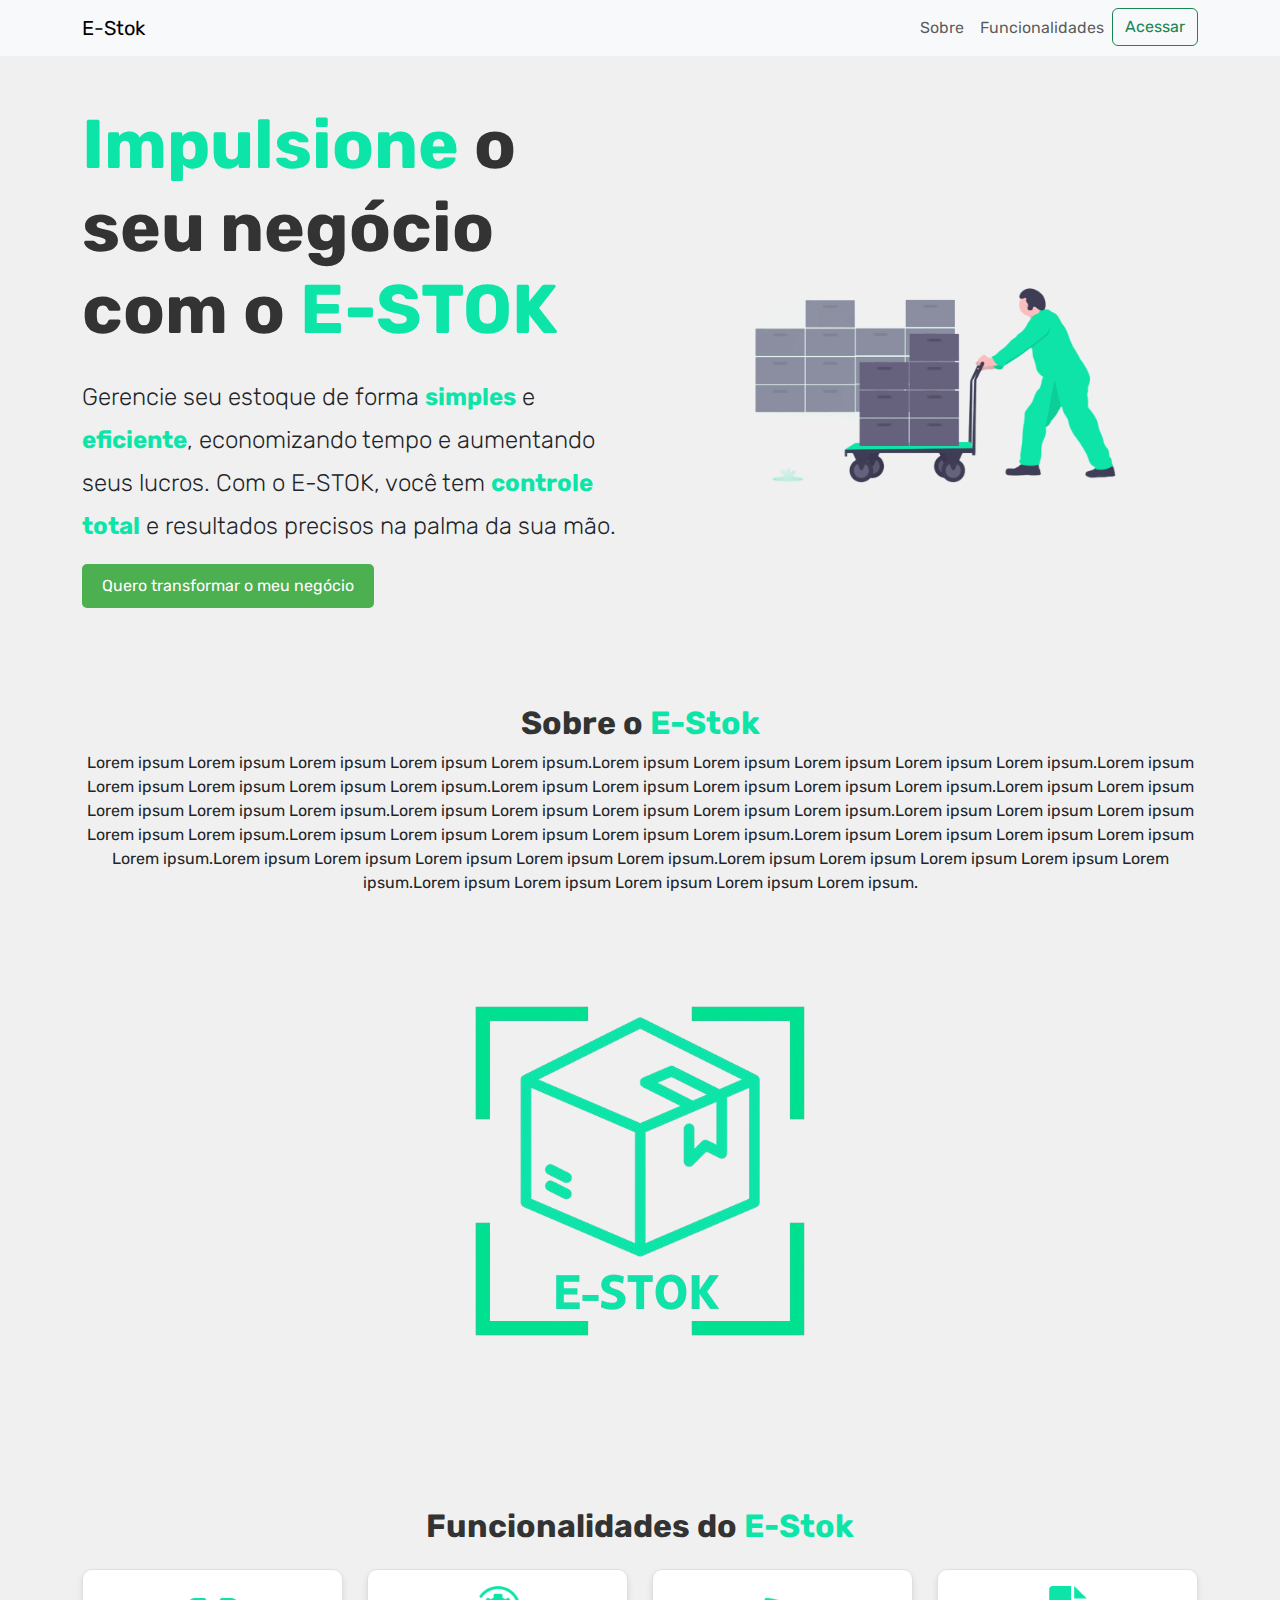
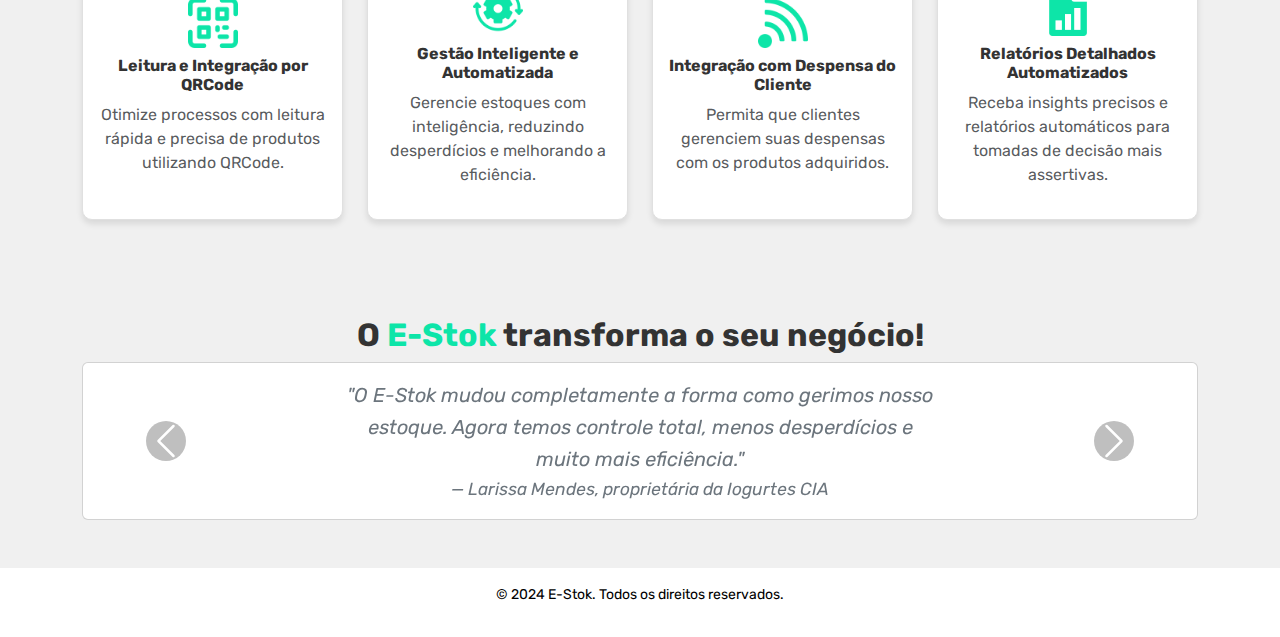
==== index.html @ 6abc782e "mudança imagem principal index" ====
<!DOCTYPE html>
<html lang="pt-BR">
<head>
  <meta charset="UTF-8">
  <meta name="viewport" content="width=device-width, initial-scale=1.0">
  <title>E-Stok</title>
  <link href="https://cdn.jsdelivr.net/npm/bootstrap@5.3.0-alpha3/dist/css/bootstrap.min.css" rel="stylesheet">
  <link rel="stylesheet" href="estilo.css">
  <link href="https://fonts.googleapis.com/css2?family=Rubik:wght@400;500;700&display=swap" rel="stylesheet">

</head>
<body>
  <!-- Navbar -->
  <nav class="navbar navbar-expand-lg navbar-light bg-light">
    <div class="container">
      <a class="navbar-brand" href="#">E-Stok</a>
      <button class="navbar-toggler" type="button" data-bs-toggle="collapse" data-bs-target="#navbarNav" aria-controls="navbarNav" aria-expanded="false" aria-label="Toggle navigation">
        <span class="navbar-toggler-icon"></span>
      </button>
      <div class="collapse navbar-collapse" id="navbarNav">
        <ul class="navbar-nav ms-auto">
          <li class="nav-item">
            <a class="nav-link" href="#sobre">Sobre</a>
          </li>
          <li class="nav-item">
            <a class="nav-link" href="#funcionalidades">Funcionalidades</a>
          </li>
          <li class="nav-item">
            <a class="btn btn-outline-success" href="login.html">Acessar</a>
          </li>
        </ul>
      </div>
    </div>
  </nav>
<!-- Inicio -->
<section class="hero py-5 text-center text-md-start">
  <div class="container">
    <div class="row align-items-center">
      <!-- Texto -->
      <div class="col-md-6">
        <h1 class="titulo mb-4">
          <span class="destaque-cor">Impulsione</span> o seu negócio<br>com o <span class="destaque-cor">E-STOK</span>
        </h1>
        <p class="lead">Gerencie seu estoque de forma <span class="destaque-cor">simples</span> e <span class="destaque-cor">eficiente</span>, economizando tempo e aumentando seus <span>lucros</span>. Com o E-STOK, você tem <span class="destaque-cor">controle total</span> e resultados precisos na palma da sua mão.</p>
        <button class="btn botao">Quero transformar o meu negócio</button>
      </div>
      <!-- Imagem -->
      <div class="col-md-6">
        <img src="img/undraw_logistics_x4dc(1).png" alt="Imagem de negócio" class="img-fluid rounded">
      </div>
    </div>
  </div>
</section>


  <!-- Sobre -->
  <section id="sobre" class="py-5 ">
    <div class="container text-center">
      <h2>Sobre o <span class="destaque-cor">E-Stok</span></h2>
      <p>Lorem ipsum Lorem ipsum Lorem ipsum Lorem ipsum Lorem ipsum.Lorem ipsum Lorem ipsum Lorem ipsum Lorem ipsum Lorem ipsum.Lorem ipsum Lorem ipsum Lorem ipsum Lorem ipsum Lorem ipsum.Lorem ipsum Lorem ipsum Lorem ipsum Lorem ipsum Lorem ipsum.Lorem ipsum Lorem ipsum Lorem ipsum Lorem ipsum Lorem ipsum.Lorem ipsum Lorem ipsum Lorem ipsum Lorem ipsum Lorem ipsum.Lorem ipsum Lorem ipsum Lorem ipsum Lorem ipsum Lorem ipsum.Lorem ipsum Lorem ipsum Lorem ipsum Lorem ipsum Lorem ipsum.Lorem ipsum Lorem ipsum Lorem ipsum Lorem ipsum Lorem ipsum.Lorem ipsum Lorem ipsum Lorem ipsum Lorem ipsum Lorem ipsum.Lorem ipsum Lorem ipsum Lorem ipsum Lorem ipsum Lorem ipsum.Lorem ipsum Lorem ipsum Lorem ipsum Lorem ipsum Lorem ipsum.</p>
      <div>
        <img src="img/Untitled_design-removebg-preview.png" alt="Logo" class="img-fluid">
      </div>
    </div>
  </section>

   <!-- Funcionalidades -->
   <section id = "funcionalidades"class="funcionalidades py-5">
    <div class="container">
        <!-- Texto Funcionalidades -->
        <div class="texto-funcionalidades mb-4 text-center">
            <h2 class="titulo-funcionalidades">Funcionalidades do <span class="destaque-cor">E-Stok</span></h2>
        </div>
        <!-- Cartões de Funcionalidades -->
        <div class="row gx-4 gy-4">
            <div class="col-12 col-md-3">
                <div class="card funcionalidade p-3 text-center">
                    <img src="img/qr-code(1).png" alt="Ícone QRCode" class="img-fluid mb-2">
                    <h5>Leitura e Integração por QRCode</h5>
                    <p class="text-muted">Otimize processos com leitura rápida e precisa de produtos utilizando
                        QRCode.</p>
                </div>
            </div>
            <div class="col-12 col-md-3">
                <div class="card funcionalidade p-3 text-center">
                    <img src="img/engrenagem.png" alt="Ícone Gestão Inteligente" class="img-fluid mb-2">
                    <h5>Gestão Inteligente e Automatizada</h5>
                    <p class="text-muted">Gerencie estoques com inteligência, reduzindo desperdícios e
                        melhorando a eficiência.</p>
                </div>
            </div>
            <div class="col-12 col-md-3">
                <div class="card funcionalidade p-3 text-center">
                    <img src="img/conexao.png" alt="Ícone Conexão Cliente" class="img-fluid mb-2">
                    <h5>Integração com Despensa do Cliente</h5>
                    <p class="text-muted">Permita que clientes gerenciem suas despensas com os produtos adquiridos.</p>
                  </div>
            </div>
            <div class="col-12 col-md-3">
                <div class="card funcionalidade p-3 text-center">
                    <img src="img/profit-report.png" alt="Ícone Relatórios Automatizados" class="img-fluid mb-2">
                    <h5>Relatórios Detalhados Automatizados</h5>
                    <p class="text-muted">Receba insights precisos e relatórios automáticos para tomadas de
                        decisão mais assertivas.</p>
                </div>
            </div>
        </div>
    </div>
</section>

<section id="acessar" class="py-5">
  <div class="container text-center">
    <h2>O <span class="destaque-cor">E-Stok </span>transforma o seu negócio!</h2>
    <!-- Carousel -->
    <div id="testimonialCarousel" class="carousel slide" data-bs-ride="carousel">
      <div class="carousel-inner">
        <!-- Depoimento 1 -->
        <div class="carousel-item active">
          <div class="card mx-auto">
            <div class="card-body">
              <blockquote class="blockquote">
                <p>"O E-Stok mudou completamente a forma como gerimos nosso estoque. Agora temos controle total, menos desperdícios e muito mais eficiência."</p>
                <footer class="blockquote-footer">Larissa Mendes, proprietária da Iogurtes CIA</footer>
              </blockquote>
            </div>
          </div>
        </div>
        <!-- Depoimento 2 -->
        <div class="carousel-item">
          <div class="card mx-auto">
            <div class="card-body">
              <blockquote class="blockquote">
                <p>"Com o E-Stok, economizamos tempo e otimizamos os processos do dia a dia. Uma ferramenta indispensável!"</p>
                <footer class="blockquote-footer">Carlos Souza, proprietário da Naturais Natureza</footer>
              </blockquote>
            </div>
          </div>
        </div>
        <!-- Depoimento 3 -->
        <div class="carousel-item">
          <div class="card mx-auto">
            <div class="card-body">
              <blockquote class="blockquote">
                <p>"Agora conseguimos acompanhar nossos estoques em tempo real e tomar decisões mais assertivas."</p>
                <footer class="blockquote-footer">Ana Paula, proprietária da Cereias Bão</footer>
              </blockquote>
            </div>
          </div>
        </div>
       
      <!-- Controles -->
      <button class="carousel-control-prev" type="button" data-bs-target="#testimonialCarousel" data-bs-slide="prev">
        <span class="carousel-control-prev-icon" aria-hidden="true"></span>
        <span class="visually-hidden">Anterior</span>
      </button>
      <button class="carousel-control-next" type="button" data-bs-target="#testimonialCarousel" data-bs-slide="next">
        <span class="carousel-control-next-icon" aria-hidden="true"></span>
        <span class="visually-hidden">Próximo</span>
      </button>
    </div>
  </div>
</section>

  <!-- Footer -->
  <footer class="py-3 bg-white text-black text-center">
    <p>&copy; 2024 E-Stok. Todos os direitos reservados.</p>
  </footer>

  <script src="https://cdn.jsdelivr.net/npm/bootstrap@5.3.0-alpha3/dist/js/bootstrap.bundle.min.js"></script>
</body>
</html>
---- estilo.css ----
/* Fonte padrão como Rubik */
body {
  font-family: 'Rubik', sans-serif;
  background-color: #f0f0f0;
  
}

/* Títulos */
h1, h2, h3, h4, h5, h6 {
  font-weight: 700; /* Negrito */
  color:#333333;
}

/* Textos gerais */
p, blockquote, a, li {
  font-weight: 400; /* Normal */
  font-family: 'Rubik', sans-serif;
}


/* Rodapé */
footer {
  font-size: 14px;
}

/* Bloco de citação */
blockquote {
  font-style: italic;
  color: #6c757d;
}
#sobre
{
  background-color: #f0f0f0; /* Cor de fundo desejada */
  
}
#acessar
{
  background-color: #f0f0f0; /* Cor de fundo desejada */

}

/* Funcionalidades */
.funcionalidades {
  background-color: #f0f0f0; /* Fundo alinhado ao resto da página */
  color: #333333;
  font-family: 'Rubik', sans-serif; 
}

.funcionalidade {
  display: flex; /* Container flex */
  flex-direction: column; /* Alinhamento vertical dos itens */
  justify-content: center; /* Centraliza os itens verticalmente */
  align-items: center; /* Centraliza os itens horizontalmente */
  background-color: #ffffff; /* Fundo branco para os cartões */
  border: 1px solid #e0e0e0; /* Borda clara */
  border-radius: 10px; /* Bordas arredondadas */
  box-shadow: 0px 4px 6px rgba(0, 0, 0, 0.1); /* Sombra suave */
  padding: 20px;
  height: 100%; /* Garantia de altura igual */
  text-align: center;
}

.funcionalidade img {
  max-width: 50px;
  margin-bottom: 10px; /* Espaçamento entre a imagem e o texto */
}

.funcionalidade h5 {
  font-size: 1rem;
  font-weight: bold;
  color: #333333;
}
.destaque-cor {
  color: #0de5a8;
  font-weight: bold;
}

.footer {
  background-color: #ffffff; /* Fundo branco */
  color: #6c757d;
  text-align: center;
  padding: 10px;
  width: 100%; /* Ocupe toda a largura */
  margin-top: auto; /* Mantém no final da página */
}
.botao {
  background-color: #4CAF50; /* Cor de fundo */
  color: white;              /* Cor do texto */
  border: none;              /* Sem borda */
  padding: 10px 20px;        /* Espaçamento interno */
  border-radius: 5px;        /* Bordas arredondadas */
  cursor: pointer;           /* Cursor de mão ao passar o mouse */
}

.botao:hover {
  background-color: #4CAF50; /* Cor ao passar o mouse */
  color: #ffffff;
}


/*carossel*/
.carousel-control-prev-icon,
.carousel-control-next-icon {
  background-color: rgba(0, 0, 0, 0.5); /* Fundo escuro semitransparente */
  border-radius: 50%; /* Bordas arredondadas */
  width: 40px; /* Largura do ícone */
  height: 40px; /* Altura do ícone */
}

.carousel-control-prev-icon:hover,
.carousel-control-next-icon:hover {
  background-color: rgba(0, 0, 0, 0.7); /* Fundo mais escuro ao passar o mouse */
}

.carousel-item blockquote {
  max-width: 600px; /* Largura máxima permitida */
  margin: 0 auto; /* Centraliza o texto */
  word-wrap: break-word; /* Quebra palavras longas */
  word-break: break-word; /* Garante quebra em navegadores antigos */
  line-height: 1.6; /* Melhora o espaçamento entre linhas */
}
/* Formulário de login */
.login-card {
  max-width: 400px;
  width: 100%;
  background-color: #D9D9D9;
}
.btn-form {
  background-color: #0de5a8;
  color: white; 
  border: none;
  padding: 10px 20px;
  border-radius: 5px;
  cursor: pointer;
  transition: background-color 0.3s ease;
}

.btn-form:hover {
  background-color: #14c3a2; /* Cor ao passar o mouse */
}
.btn-editar
{
  background-color: #14c3a2; /* Cor ao passar o mouse */

}
.btn-editar:hover {
  background-color: #14c3a2; /* Cor ao passar o mouse */
}
.tabela th {
  background-color: #14c3a2; /* Cor de fundo */
  color: white; /* Cor do texto */
}


/* aumentando o "zoom" em telas maiores na primeira sessão da index*/
@media (min-width: 992px) {
  .hero .titulo {
      font-size: 4.3rem; /* Aumenta o tamanho do título para telas grandes */
  }

  .hero p.lead {
      font-size: 1.5rem; /* Aumenta o tamanho do parágrafo para telas grandes */
      line-height: 1.8;  /* Mantém espaçamento agradável */
  }
}
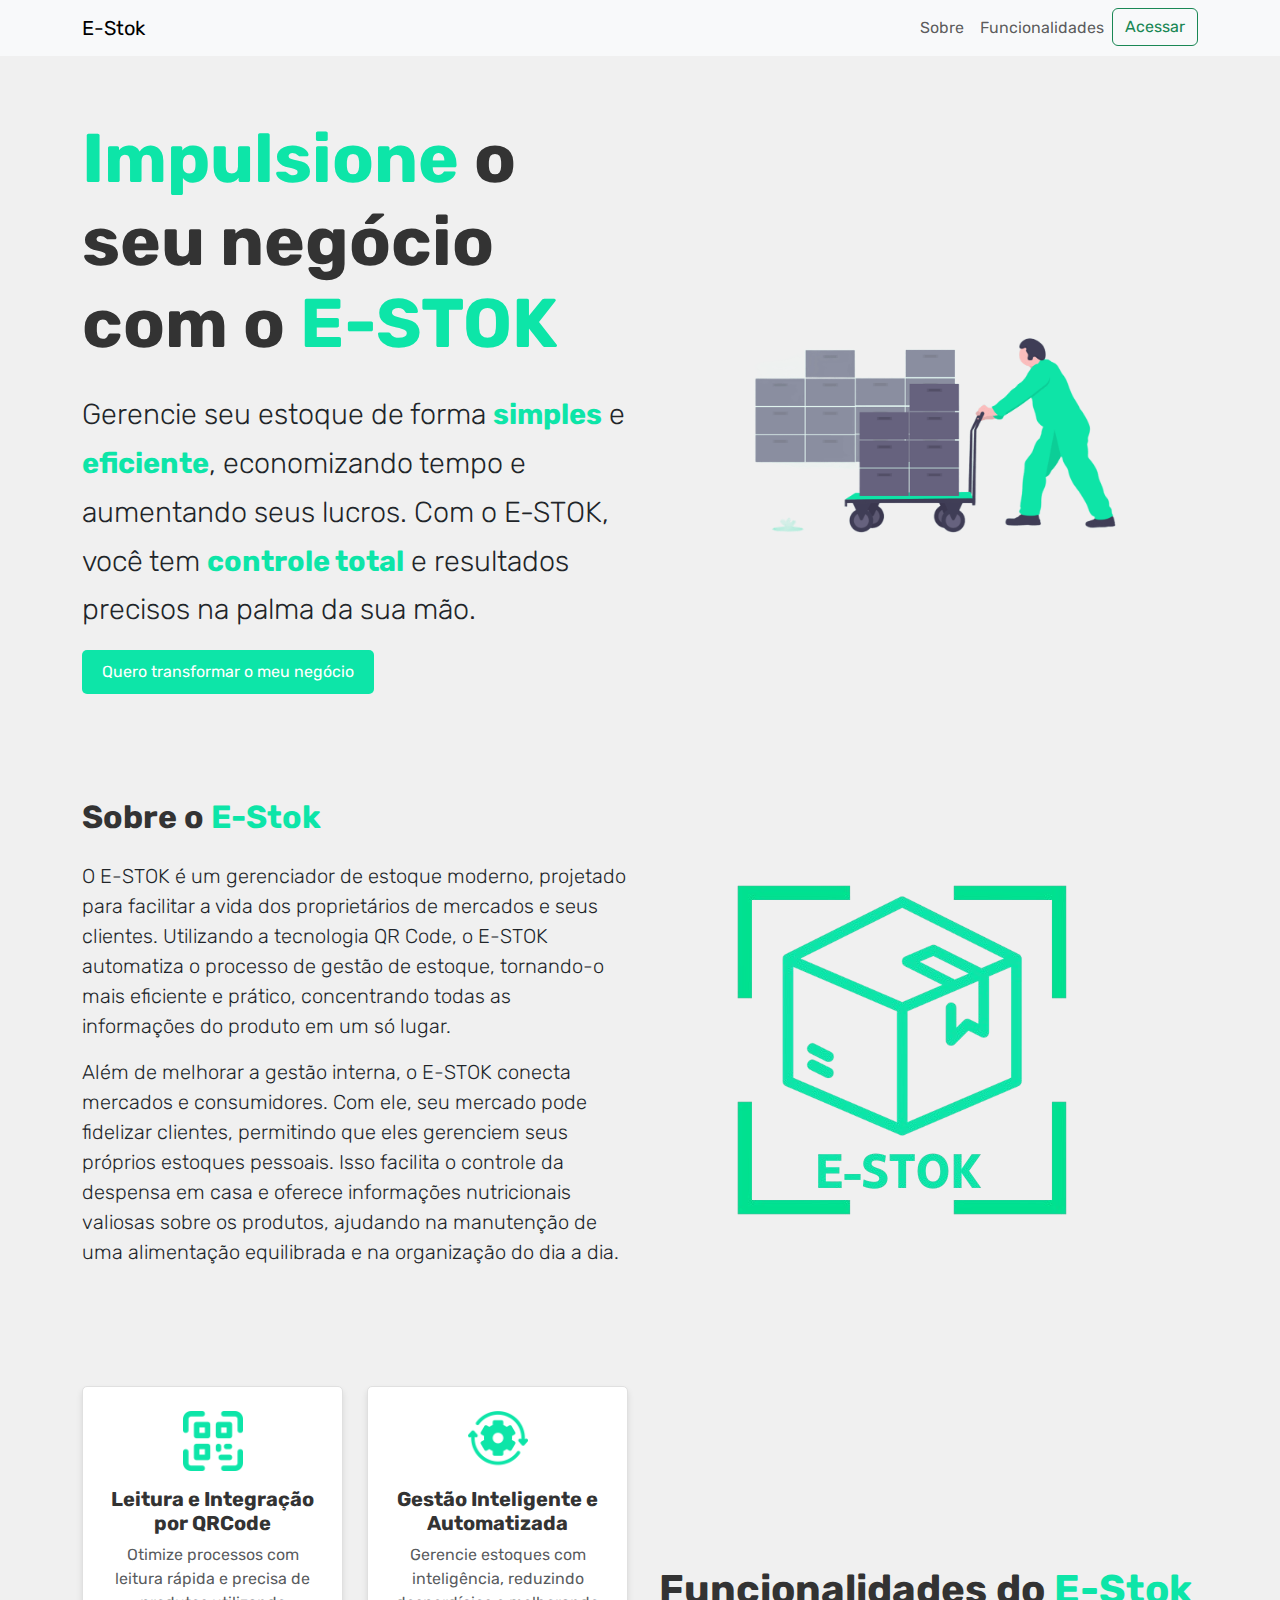
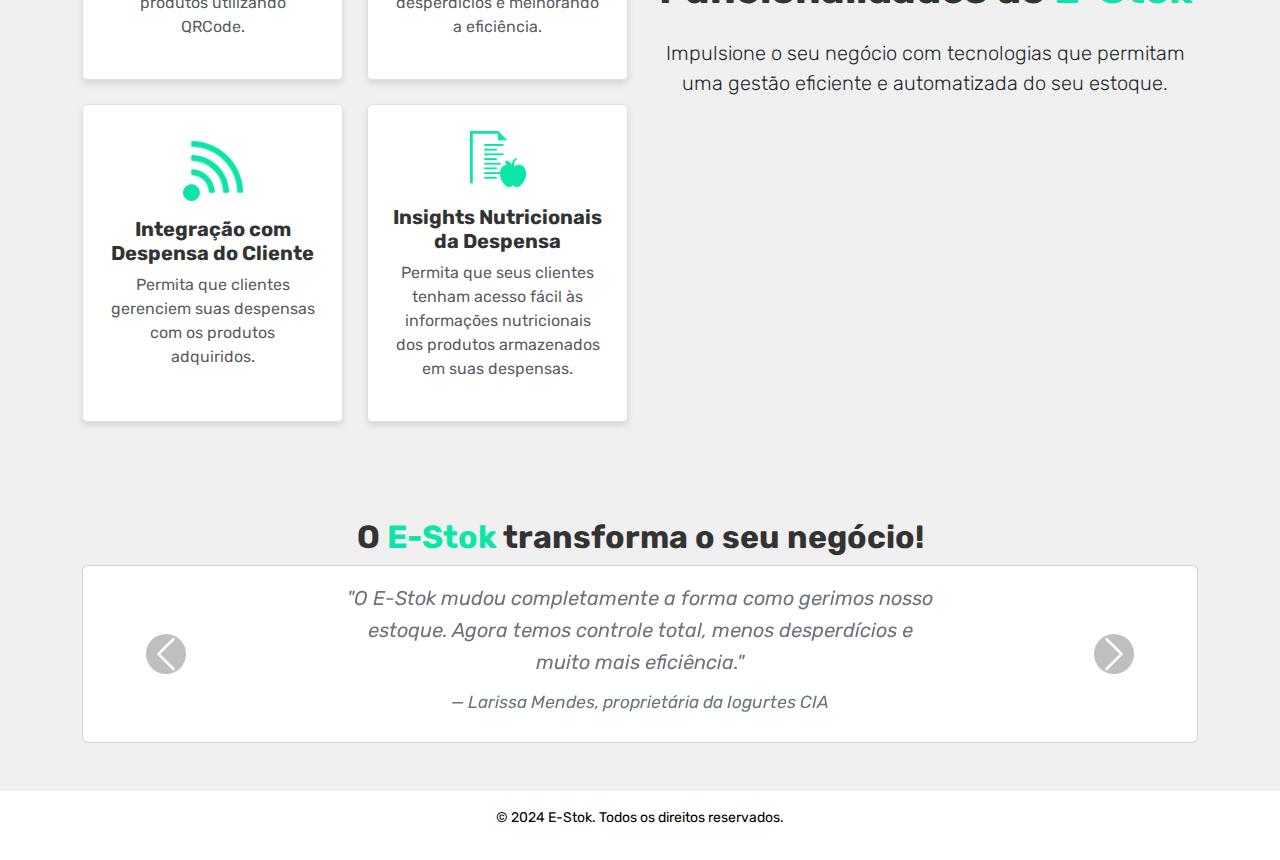
==== commit a77e6673: "Organização index" ====
--- a/index.html
+++ b/index.html
@@ -5,33 +5,33 @@
   <meta name="viewport" content="width=device-width, initial-scale=1.0">
   <title>E-Stok</title>
   <link href="https://cdn.jsdelivr.net/npm/bootstrap@5.3.0-alpha3/dist/css/bootstrap.min.css" rel="stylesheet">
-  <link rel="stylesheet" href="estilo.css">
+  <link rel="stylesheet" href="styles/estilo.css">
   <link href="https://fonts.googleapis.com/css2?family=Rubik:wght@400;500;700&display=swap" rel="stylesheet">
+  <link rel="icon" type="image/png" href="img/Untitled_design-removebg-preview.png">
+
+
+  <link>
 
 </head>
 <body>
   <!-- Navbar -->
-  <nav class="navbar navbar-expand-lg navbar-light bg-light">
-    <div class="container">
-      <a class="navbar-brand" href="#">E-Stok</a>
-      <button class="navbar-toggler" type="button" data-bs-toggle="collapse" data-bs-target="#navbarNav" aria-controls="navbarNav" aria-expanded="false" aria-label="Toggle navigation">
-        <span class="navbar-toggler-icon"></span>
-      </button>
-      <div class="collapse navbar-collapse" id="navbarNav">
-        <ul class="navbar-nav ms-auto">
-          <li class="nav-item">
-            <a class="nav-link" href="#sobre">Sobre</a>
-          </li>
-          <li class="nav-item">
-            <a class="nav-link" href="#funcionalidades">Funcionalidades</a>
-          </li>
-          <li class="nav-item">
-            <a class="btn btn-outline-success" href="login.html">Acessar</a>
-          </li>
-        </ul>
-      </div>
+<nav class="navbar navbar-expand-lg navbar-light bg-light fixed-top">   <!-- fixed top para fixar ela -->
+
+  <div class="container">
+    <a class="navbar-brand" href="#">E-Stok</a>
+    <button class="navbar-toggler" type="button" data-bs-toggle="collapse" data-bs-target="#navbarNav" aria-controls="navbarNav" aria-expanded="false" aria-label="Toggle navigation">
+      <span class="navbar-toggler-icon"></span>
+    </button>
+    <div class="collapse navbar-collapse" id="navbarNav">
+      <ul class="navbar-nav ms-auto">
+        <li class="nav-item"><a class="nav-link" href="#sobre">Sobre</a></li>
+        <li class="nav-item"><a class="nav-link" href="#funcionalidades">Funcionalidades</a></li>
+        <li class="nav-item"><a class="btn btn-outline-success" href="paginas/login.html">Acessar</a></li>
+      </ul>
     </div>
-  </nav>
+  </div>
+</nav>
+
 <!-- Inicio -->
 <section class="hero py-5 text-center text-md-start">
   <div class="container">
@@ -46,7 +46,7 @@
       </div>
       <!-- Imagem -->
       <div class="col-md-6">
-        <img src="img/undraw_logistics_x4dc(1).png" alt="Imagem de negócio" class="img-fluid rounded">
+        <img src="recursos/img/undraw_logistics_x4dc(1).png" alt="Imagem de negócio" class="img-fluid rounded">
       </div>
     </div>
   </div>
@@ -54,59 +54,74 @@
 
 
   <!-- Sobre -->
-  <section id="sobre" class="py-5 ">
-    <div class="container text-center">
-      <h2>Sobre o <span class="destaque-cor">E-Stok</span></h2>
-      <p>Lorem ipsum Lorem ipsum Lorem ipsum Lorem ipsum Lorem ipsum.Lorem ipsum Lorem ipsum Lorem ipsum Lorem ipsum Lorem ipsum.Lorem ipsum Lorem ipsum Lorem ipsum Lorem ipsum Lorem ipsum.Lorem ipsum Lorem ipsum Lorem ipsum Lorem ipsum Lorem ipsum.Lorem ipsum Lorem ipsum Lorem ipsum Lorem ipsum Lorem ipsum.Lorem ipsum Lorem ipsum Lorem ipsum Lorem ipsum Lorem ipsum.Lorem ipsum Lorem ipsum Lorem ipsum Lorem ipsum Lorem ipsum.Lorem ipsum Lorem ipsum Lorem ipsum Lorem ipsum Lorem ipsum.Lorem ipsum Lorem ipsum Lorem ipsum Lorem ipsum Lorem ipsum.Lorem ipsum Lorem ipsum Lorem ipsum Lorem ipsum Lorem ipsum.Lorem ipsum Lorem ipsum Lorem ipsum Lorem ipsum Lorem ipsum.Lorem ipsum Lorem ipsum Lorem ipsum Lorem ipsum Lorem ipsum.</p>
-      <div>
-        <img src="img/Untitled_design-removebg-preview.png" alt="Logo" class="img-fluid">
+<section id="sobre" class="py-5 text-center text-md-start">
+  <div class="container">
+    <div class="row align-items-center">
+      <!-- Texto à Esquerda -->
+      <div class="col-md-6">
+        <h2 class="mb-4">Sobre o <span class="destaque-cor">E-Stok</span></h2>
+        <p class="lead">O E-STOK é um gerenciador de estoque moderno, projetado para facilitar a vida dos proprietários de mercados e seus clientes. Utilizando a tecnologia QR Code, o E-STOK automatiza o processo de gestão de estoque, tornando-o mais eficiente e prático, concentrando todas as informações do produto em um só lugar.</p>
+        <p class="lead">Além de melhorar a gestão interna, o E-STOK conecta mercados e consumidores. Com ele, seu mercado pode fidelizar clientes, permitindo que eles gerenciem seus próprios estoques pessoais. Isso facilita o controle da despensa em casa e oferece informações nutricionais valiosas sobre os produtos, ajudando na manutenção de uma alimentação equilibrada e na organização do dia a dia.</p>
+      </div>
+      <!-- Imagem à Direita -->
+      <div class="col-md-6">
+        <img src="recursos/img/Untitled_design-removebg-preview.png" alt="Logo" class="img-fluid rounded">
       </div>
     </div>
-  </section>
+  </div>
+</section>
+
 
    <!-- Funcionalidades -->
-   <section id = "funcionalidades"class="funcionalidades py-5">
-    <div class="container">
-        <!-- Texto Funcionalidades -->
-        <div class="texto-funcionalidades mb-4 text-center">
-            <h2 class="titulo-funcionalidades">Funcionalidades do <span class="destaque-cor">E-Stok</span></h2>
-        </div>
-        <!-- Cartões de Funcionalidades -->
-        <div class="row gx-4 gy-4">
-            <div class="col-12 col-md-3">
-                <div class="card funcionalidade p-3 text-center">
-                    <img src="img/qr-code(1).png" alt="Ícone QRCode" class="img-fluid mb-2">
-                    <h5>Leitura e Integração por QRCode</h5>
-                    <p class="text-muted">Otimize processos com leitura rápida e precisa de produtos utilizando
-                        QRCode.</p>
-                </div>
-            </div>
-            <div class="col-12 col-md-3">
-                <div class="card funcionalidade p-3 text-center">
-                    <img src="img/engrenagem.png" alt="Ícone Gestão Inteligente" class="img-fluid mb-2">
-                    <h5>Gestão Inteligente e Automatizada</h5>
-                    <p class="text-muted">Gerencie estoques com inteligência, reduzindo desperdícios e
-                        melhorando a eficiência.</p>
-                </div>
-            </div>
-            <div class="col-12 col-md-3">
-                <div class="card funcionalidade p-3 text-center">
-                    <img src="img/conexao.png" alt="Ícone Conexão Cliente" class="img-fluid mb-2">
-                    <h5>Integração com Despensa do Cliente</h5>
-                    <p class="text-muted">Permita que clientes gerenciem suas despensas com os produtos adquiridos.</p>
+<section id="funcionalidades" class="funcionalidades py-5">
+  <div class="container">
+      <div class="row align-items-start">
+          <!-- Cartões de Funcionalidades à Esquerda -->
+          <div class="col-12 col-lg-6">
+              <div class="row gx-4 gy-4">
+                  <div class="col-12 col-md-6">
+                      <div class="card funcionalidade p-4 text-center">
+                          <img src="recursos/img/qr-code(1).png" class="img-icone mb-3">
+                          <h5>Leitura e Integração por QRCode</h5>
+                          <p class="text-muted">Otimize processos com leitura rápida e precisa de produtos utilizando QRCode.</p>
+                      </div>  <!-- text muted para deixar mais claro a letra -->
+
                   </div>
-            </div>
-            <div class="col-12 col-md-3">
-                <div class="card funcionalidade p-3 text-center">
-                    <img src="img/profit-report.png" alt="Ícone Relatórios Automatizados" class="img-fluid mb-2">
-                    <h5>Relatórios Detalhados Automatizados</h5>
-                    <p class="text-muted">Receba insights precisos e relatórios automáticos para tomadas de
-                        decisão mais assertivas.</p>
-                </div>
-            </div>
-        </div>
-    </div>
+                  <div class="col-12 col-md-6">
+                      <div class="card funcionalidade p-4 text-center">
+                          <img src="recursos/img/engrenagem.png" alt="Ícone Gestão Inteligente" class="img-icone mb-3">
+                          <h5>Gestão Inteligente e Automatizada</h5>
+                          <p class="text-muted">Gerencie estoques com inteligência, reduzindo desperdícios e melhorando a eficiência.</p>
+                      </div>
+                  </div>
+                  <div class="col-12 col-md-6">
+                      <div class="card funcionalidade p-4 text-center">
+                          <img src="recursos/img/conexao.png" alt="Ícone Conexão Cliente" class="img-icone mb-3">
+                          <h5>Integração com Despensa do Cliente</h5>
+                          <p class="text-muted">Permita que clientes gerenciem suas despensas com os produtos adquiridos.</p>
+                      </div>
+                  </div>
+                  <div class="col-12 col-md-6">
+                      <div class="card funcionalidade p-4 text-center">
+                          <img src="recursos/img/nutrition (1).png" alt="Ícone Relatórios Automatizados" class="img-icone mb-3">
+                          <h5>Insights Nutricionais da Despensa</h5>
+                          <p class="text-muted">Permita que seus clientes tenham acesso fácil às informações nutricionais dos produtos armazenados em suas despensas.</p>
+
+                      </div>
+                  </div>
+              </div>
+          </div>
+          <!-- Texto Explicativo à Direita -->
+          <div class="col-12 col-lg-6 align-self-start"> <!-- classe bootstrap, no css faço umas alterações -->
+
+              <h2 class="titulo-funcionalidades mb-4">Funcionalidades do <span class="destaque-cor">E-Stok</span></h2>
+              <p class="lead">Impulsione o seu negócio com tecnologias que permitam uma gestão eficiente e automatizada do seu estoque.</p>
+
+          </div>
+      </div>
+  </div>
 </section>
+
 
 <section id="acessar" class="py-5">
   <div class="container text-center">
@@ -148,7 +163,7 @@
           </div>
         </div>
        
-      <!-- Controles -->
+      <!-- Controles do carrossel -->
       <button class="carousel-control-prev" type="button" data-bs-target="#testimonialCarousel" data-bs-slide="prev">
         <span class="carousel-control-prev-icon" aria-hidden="true"></span>
         <span class="visually-hidden">Anterior</span>
--- a/styles/estilo.css
+++ b/styles/estilo.css
@@ -0,0 +1,173 @@
+/* Fonte padrão como Rubik */
+body {
+  font-family: 'Rubik', sans-serif;
+  background-color: #f0f0f0;
+  padding-top: 70px; /* Ajuste conforme a altura da sua navbar para evitar sobreposição */
+}
+
+/* Títulos */
+h1, h2, h3, h4, h5, h6 {
+  font-weight: 700;
+  color: #333333;
+}
+
+/* Textos gerais */
+p, blockquote, a, li {
+  font-weight: 400;
+  font-family: 'Rubik', sans-serif;
+}
+
+/* Rodapé */
+footer, .footer {
+  background-color: #ffffff;
+  color: #6c757d;
+  font-size: 14px;
+  text-align: center;
+  padding: 10px;
+  width: 100%;
+  margin-top: auto;
+}
+
+/* Bloco de citação */
+blockquote {
+  font-style: italic;
+  color: #6c757d;
+}
+
+/* Seções específicas */
+#sobre, #acessar {
+  background-color: #f0f0f0;
+}
+
+/* funcionalidades */
+.funcionalidades {
+  background-color: #f0f0f0;
+  padding: 50px 0;
+}
+
+/* Cartões de funcionalidades */
+.funcionalidade {
+  display: flex;
+  flex-direction: column;
+  align-items: center;
+  justify-content: center;
+  background-color: #ffffff;
+  border: 1px solid #e0e0e0;
+  border-radius: 5px;
+  box-shadow: 0px 4px 6px rgba(0, 0, 0, 0.1);
+  padding: 10px;
+  transition: transform 0.3s ease;
+  height: 100%;
+  min-height: 150px;
+}
+
+.funcionalidade:hover {
+  transform: scale(1.05);
+}
+
+
+.card.funcionalidade {
+  flex: 1;
+}
+
+/* Ícones */
+.img-icone {
+  max-width: 60px;
+  height: auto;
+  margin-bottom: 20px;
+}
+
+#funcionalidades .col-12.col-lg-6.align-self-start {
+  margin-top: 180px; /* desci na mão */
+  display: flex;
+  flex-direction: column;
+  justify-content: center;
+  align-items: center; 
+  text-align: center;
+  height: 100%;
+}
+
+.funcionalidades .titulo-funcionalidades {
+  font-size: 2.5rem;
+  
+}
+
+/* Cores de destaque */
+.destaque-cor {
+  color: #0de5a8;
+  font-weight: bold;
+}
+
+/* Botão geral */
+.botao, .btn-form, .btn-editar {
+  background-color: #0de5a8;
+  color: white;
+  border: none;
+  padding: 10px 20px;
+  border-radius: 5px;
+  cursor: pointer;
+  transition: background-color 0.3s ease;
+}
+
+.botao:hover, .btn-form:hover, .btn-editar:hover {
+  background-color: #14c3a2;
+}
+
+/* Tabela de funcionalidades */
+.tabela th {
+  background-color: #14c3a2;
+  color: white;
+}
+
+/* Formulário de login */
+.login-card {
+  max-width: 400px;
+  width: 100%;
+  background-color: #D9D9D9;
+}
+
+/* Carrossel */
+.carousel-control-prev-icon,
+.carousel-control-next-icon {
+  background-color: rgba(0, 0, 0, 0.5);
+  border-radius: 50%;
+  width: 40px;
+  height: 40px;
+}
+
+.carousel-control-prev-icon:hover,
+.carousel-control-next-icon:hover {
+  background-color: rgba(0, 0, 0, 0.7);
+}
+
+.carousel-item blockquote {
+  max-width: 600px;
+  margin: 0 auto;
+  word-wrap: break-word;
+  line-height: 1.6;
+}
+
+
+/* Responsividade - Ajuste de Zoom em telas maiores */
+@media (min-width: 992px) {
+  .hero .titulo {
+    font-size: 4.3rem;
+  }
+
+  .hero p.lead {
+    font-size: 1.8rem;
+    line-height: 1.7;
+  }
+
+  .funcionalidades .titulo-funcionalidades {
+    font-size: 2.5rem;
+  }
+}
+
+/* Responsividade - Ajuste de ordem dos elementos em telas menores */
+@media (max-width: 991px) {
+  #funcionalidades .col-12.col-lg-6.align-self-start {
+    order: -1;
+    margin-bottom: 20px;
+  }
+}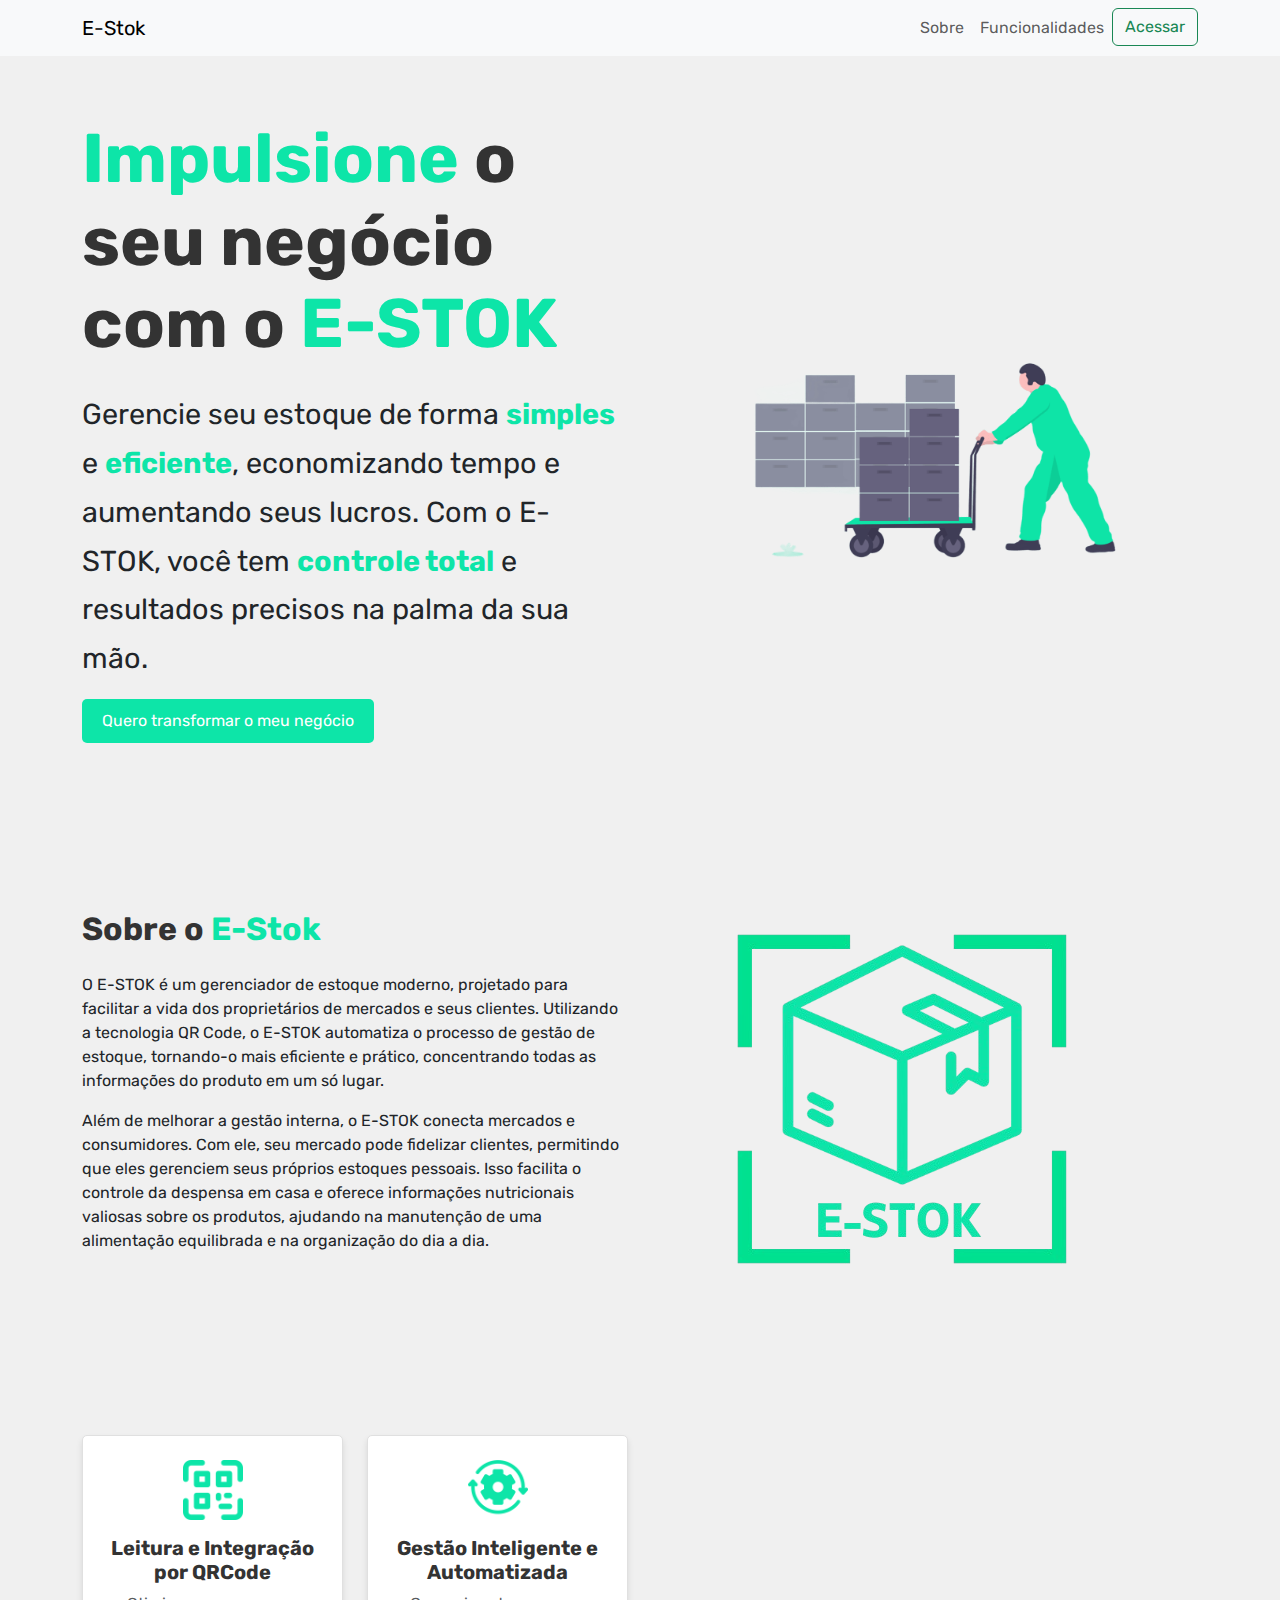
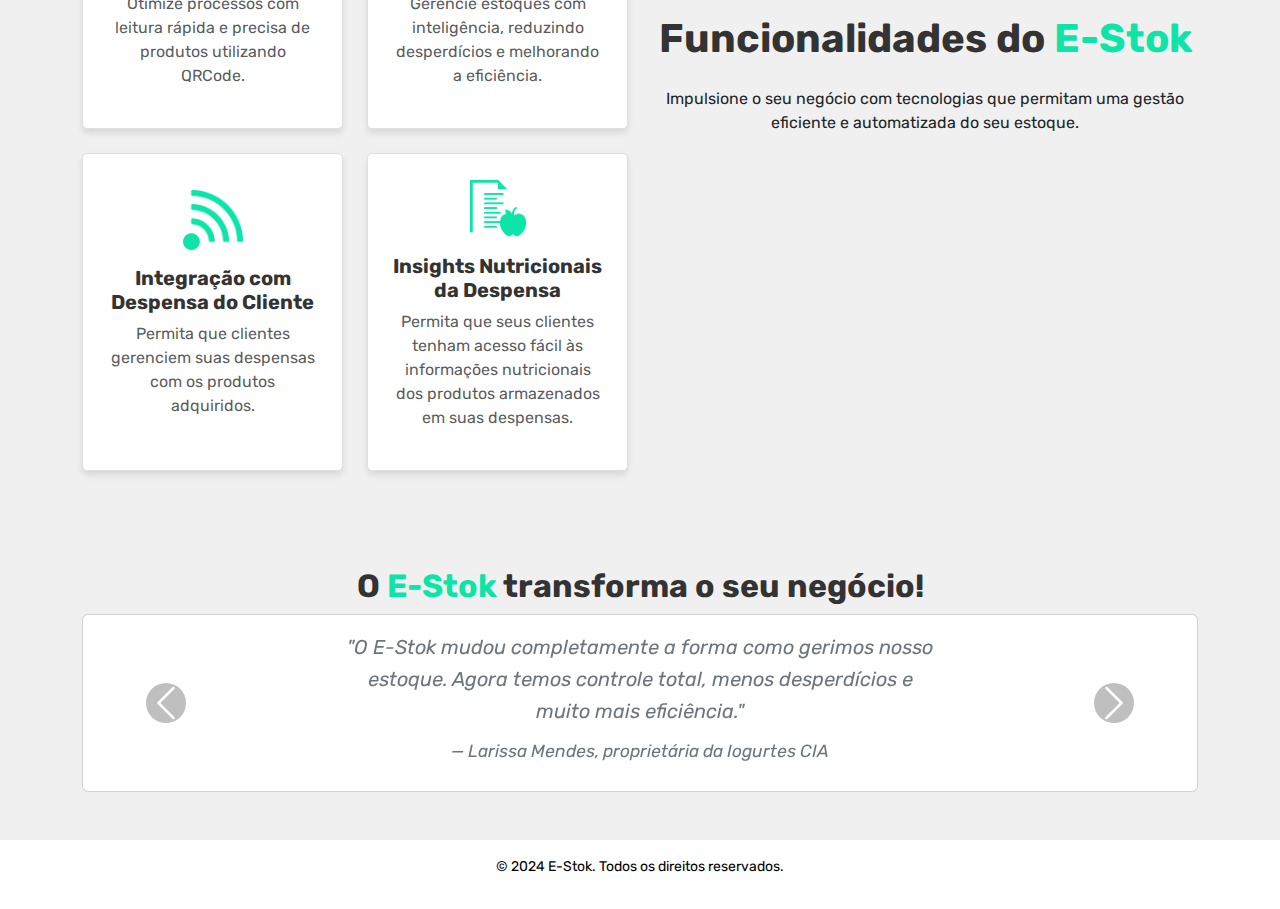
==== commit 0b603370: "arrumando css" ====
--- a/index.html
+++ b/index.html
@@ -41,7 +41,7 @@
         <h1 class="titulo mb-4">
           <span class="destaque-cor">Impulsione</span> o seu negócio<br>com o <span class="destaque-cor">E-STOK</span>
         </h1>
-        <p class="lead">Gerencie seu estoque de forma <span class="destaque-cor">simples</span> e <span class="destaque-cor">eficiente</span>, economizando tempo e aumentando seus <span>lucros</span>. Com o E-STOK, você tem <span class="destaque-cor">controle total</span> e resultados precisos na palma da sua mão.</p>
+        <p class="paragrafo">Gerencie seu estoque de forma <span class="destaque-cor">simples</span> e <span class="destaque-cor">eficiente</span>, economizando tempo e aumentando seus <span>lucros</span>. Com o E-STOK, você tem <span class="destaque-cor">controle total</span> e resultados precisos na palma da sua mão.</p>
         <button class="btn botao">Quero transformar o meu negócio</button>
       </div>
       <!-- Imagem -->
@@ -60,8 +60,8 @@
       <!-- Texto à Esquerda -->
       <div class="col-md-6">
         <h2 class="mb-4">Sobre o <span class="destaque-cor">E-Stok</span></h2>
-        <p class="lead">O E-STOK é um gerenciador de estoque moderno, projetado para facilitar a vida dos proprietários de mercados e seus clientes. Utilizando a tecnologia QR Code, o E-STOK automatiza o processo de gestão de estoque, tornando-o mais eficiente e prático, concentrando todas as informações do produto em um só lugar.</p>
-        <p class="lead">Além de melhorar a gestão interna, o E-STOK conecta mercados e consumidores. Com ele, seu mercado pode fidelizar clientes, permitindo que eles gerenciem seus próprios estoques pessoais. Isso facilita o controle da despensa em casa e oferece informações nutricionais valiosas sobre os produtos, ajudando na manutenção de uma alimentação equilibrada e na organização do dia a dia.</p>
+        <p class="paragrafo">O E-STOK é um gerenciador de estoque moderno, projetado para facilitar a vida dos proprietários de mercados e seus clientes. Utilizando a tecnologia QR Code, o E-STOK automatiza o processo de gestão de estoque, tornando-o mais eficiente e prático, concentrando todas as informações do produto em um só lugar.</p>
+        <p class="paragrafo">Além de melhorar a gestão interna, o E-STOK conecta mercados e consumidores. Com ele, seu mercado pode fidelizar clientes, permitindo que eles gerenciem seus próprios estoques pessoais. Isso facilita o controle da despensa em casa e oferece informações nutricionais valiosas sobre os produtos, ajudando na manutenção de uma alimentação equilibrada e na organização do dia a dia.</p>
       </div>
       <!-- Imagem à Direita -->
       <div class="col-md-6">
@@ -115,7 +115,7 @@
           <div class="col-12 col-lg-6 align-self-start"> <!-- classe bootstrap, no css faço umas alterações -->
 
               <h2 class="titulo-funcionalidades mb-4">Funcionalidades do <span class="destaque-cor">E-Stok</span></h2>
-              <p class="lead">Impulsione o seu negócio com tecnologias que permitam uma gestão eficiente e automatizada do seu estoque.</p>
+              <p class="paragrafo">Impulsione o seu negócio com tecnologias que permitam uma gestão eficiente e automatizada do seu estoque.</p>
 
           </div>
       </div>
--- a/styles/estilo.css
+++ b/styles/estilo.css
@@ -154,7 +154,7 @@
     font-size: 4.3rem;
   }
 
-  .hero p.lead {
+  .hero p.paragrafo {
     font-size: 1.8rem;
     line-height: 1.7;
   }
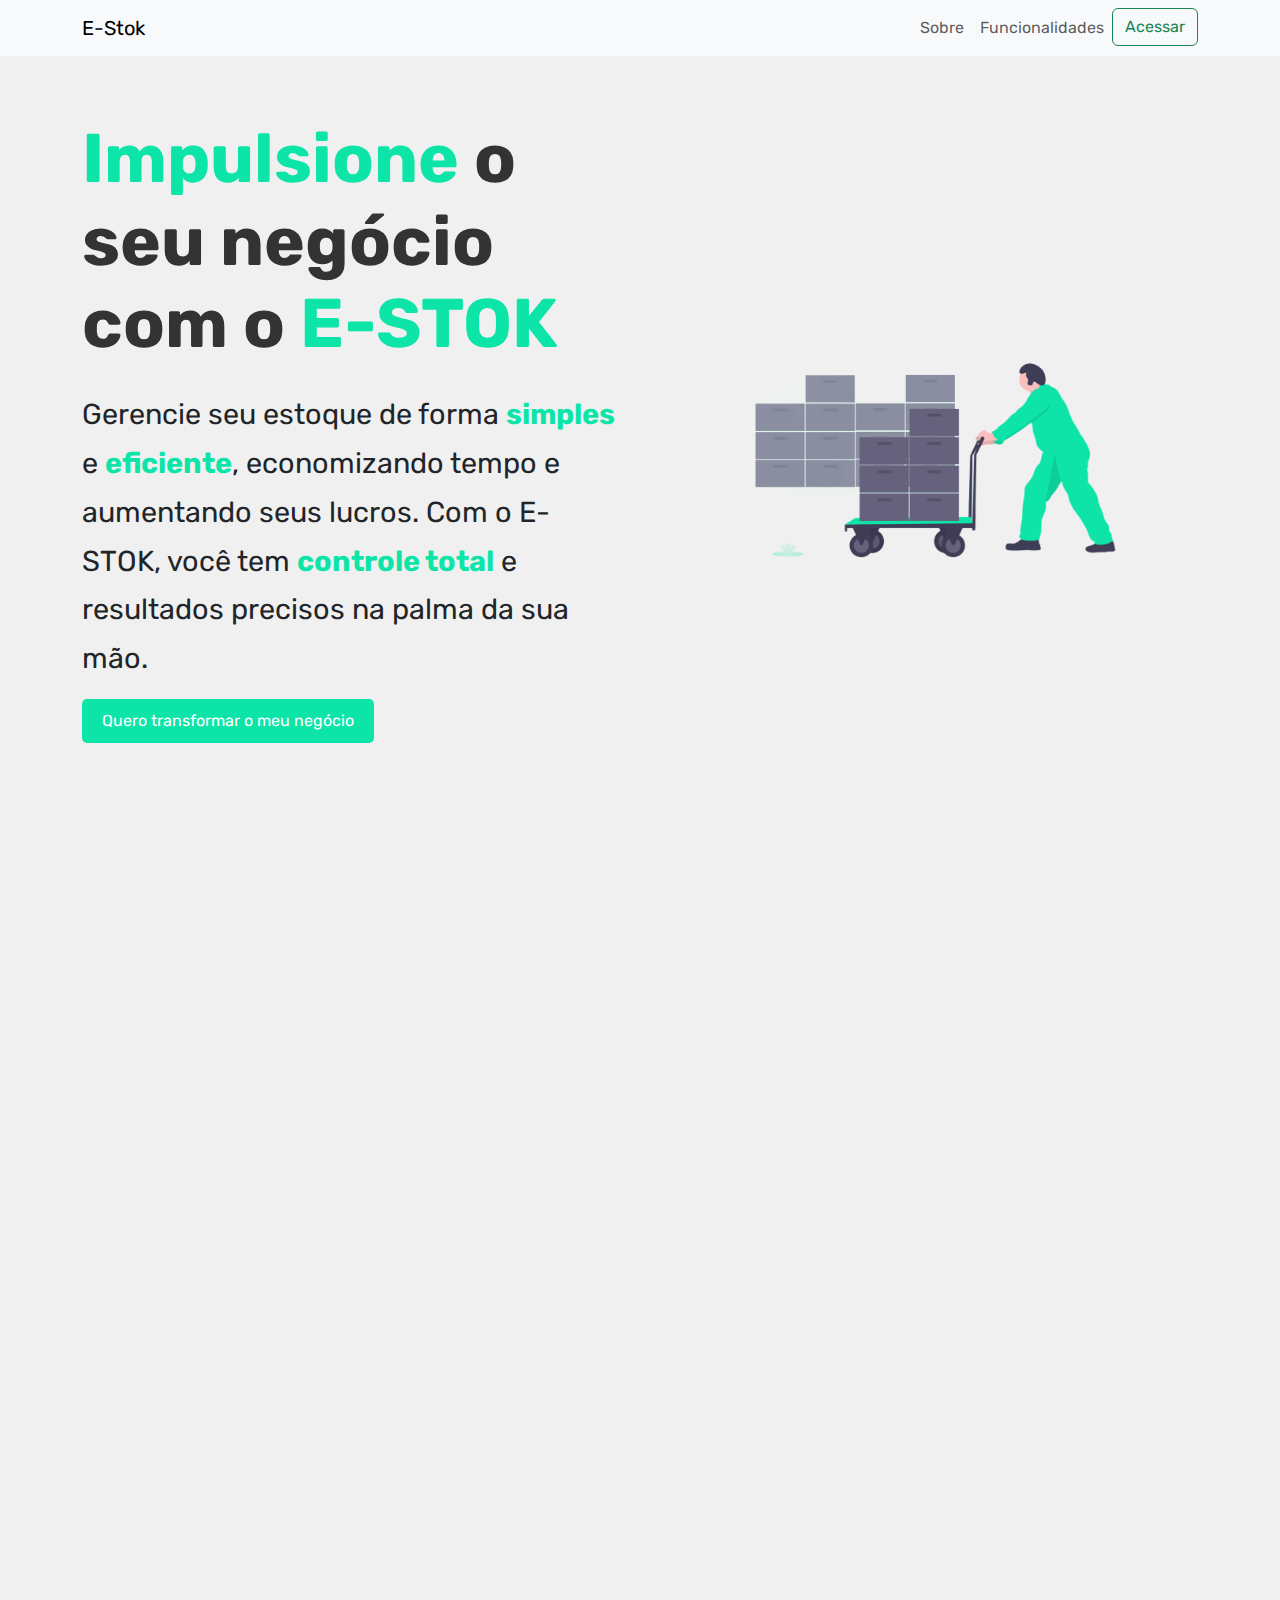
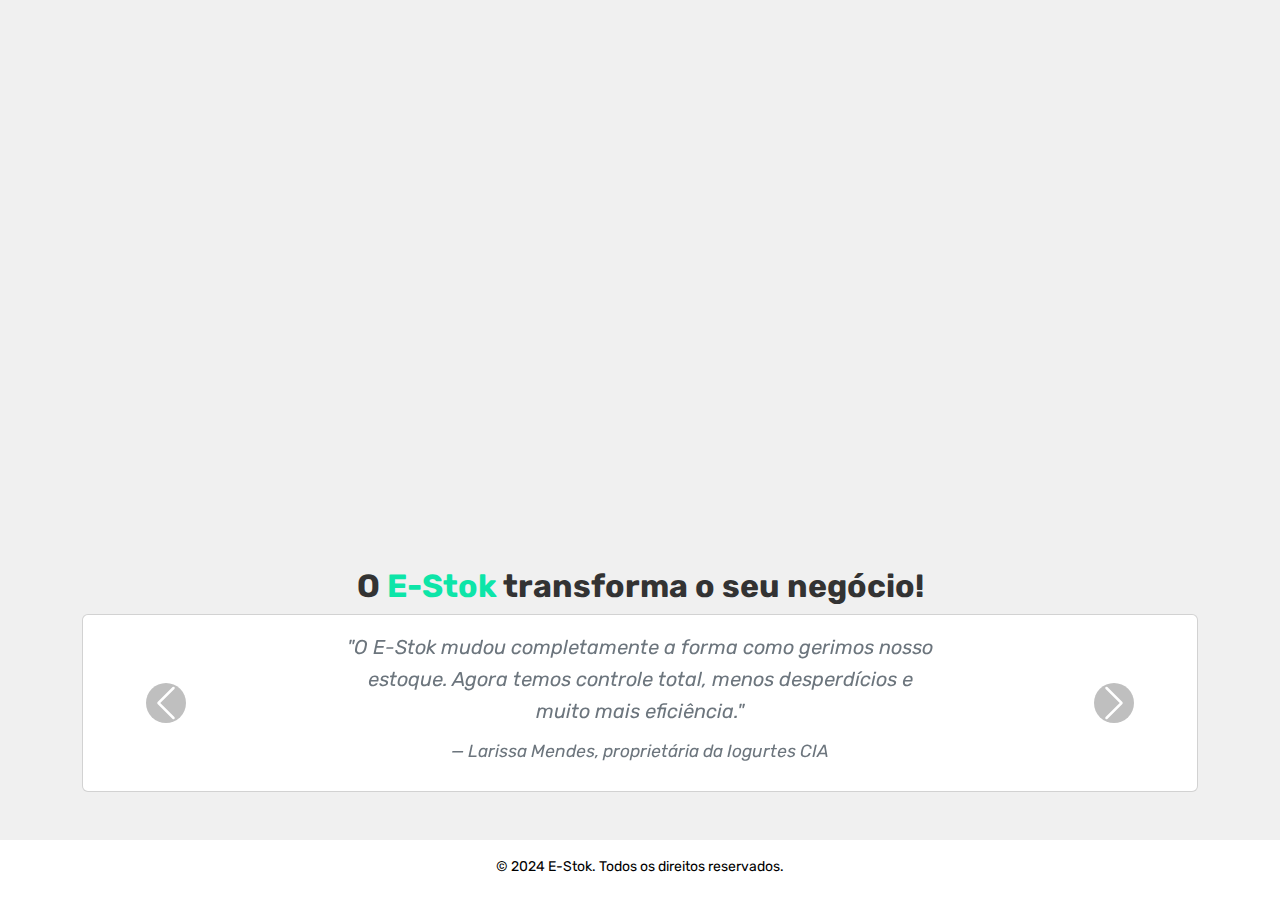
==== commit a6a8ddca: "Animação com Javascripto" ====
--- a/index.html
+++ b/index.html
@@ -8,8 +8,7 @@
   <link rel="stylesheet" href="styles/estilo.css">
   <link href="https://fonts.googleapis.com/css2?family=Rubik:wght@400;500;700&display=swap" rel="stylesheet">
   <link rel="icon" type="image/png" href="img/Untitled_design-removebg-preview.png">
-
-
+  <script src="recursos/javascript/animacao.js"></script>
   <link>
 
 </head>
@@ -33,7 +32,7 @@
 </nav>
 
 <!-- Inicio -->
-<section class="hero py-5 text-center text-md-start">
+<section class="hero py-5 text-center text-md-start section-animation">
   <div class="container">
     <div class="row align-items-center">
       <!-- Texto -->
@@ -52,9 +51,8 @@
   </div>
 </section>
 
-
   <!-- Sobre -->
-<section id="sobre" class="py-5 text-center text-md-start">
+<section id="sobre" class="py-5 text-center text-md-start section-animation">
   <div class="container">
     <div class="row align-items-center">
       <!-- Texto à Esquerda -->
@@ -73,7 +71,7 @@
 
 
    <!-- Funcionalidades -->
-<section id="funcionalidades" class="funcionalidades py-5">
+<section id="funcionalidades" class="funcionalidades py-5 section-animation">
   <div class="container">
       <div class="row align-items-start">
           <!-- Cartões de Funcionalidades à Esquerda -->
@@ -97,7 +95,7 @@
                   <div class="col-12 col-md-6">
                       <div class="card funcionalidade p-4 text-center">
                           <img src="recursos/img/conexao.png" alt="Ícone Conexão Cliente" class="img-icone mb-3">
-                          <h5>Integração com Despensa do Cliente</h5>
+                          <h5>Integração com a Despensa do Cliente</h5>
                           <p class="text-muted">Permita que clientes gerenciem suas despensas com os produtos adquiridos.</p>
                       </div>
                   </div>
@@ -122,7 +120,7 @@
   </div>
 </section>
 
-
+<!-- Depoimento -->
 <section id="acessar" class="py-5">
   <div class="container text-center">
     <h2>O <span class="destaque-cor">E-Stok </span>transforma o seu negócio!</h2>
@@ -182,5 +180,6 @@
   </footer>
 
   <script src="https://cdn.jsdelivr.net/npm/bootstrap@5.3.0-alpha3/dist/js/bootstrap.bundle.min.js"></script>
+  
 </body>
 </html>
--- a/styles/estilo.css
+++ b/styles/estilo.css
@@ -147,6 +147,20 @@
   line-height: 1.6;
 }
 
+/* Animação Javascripto */
+
+/* Estado inicial */
+.section-animation {
+  opacity: 0;
+  transform: translateY(50px); 
+  transition: all 0.8s ease-out; 
+}
+
+.section-animation.visible {
+  opacity: 1;
+  transform: translateY(0); /* Posição final */
+}
+
 
 /* Responsividade - Ajuste de Zoom em telas maiores */
 @media (min-width: 992px) {
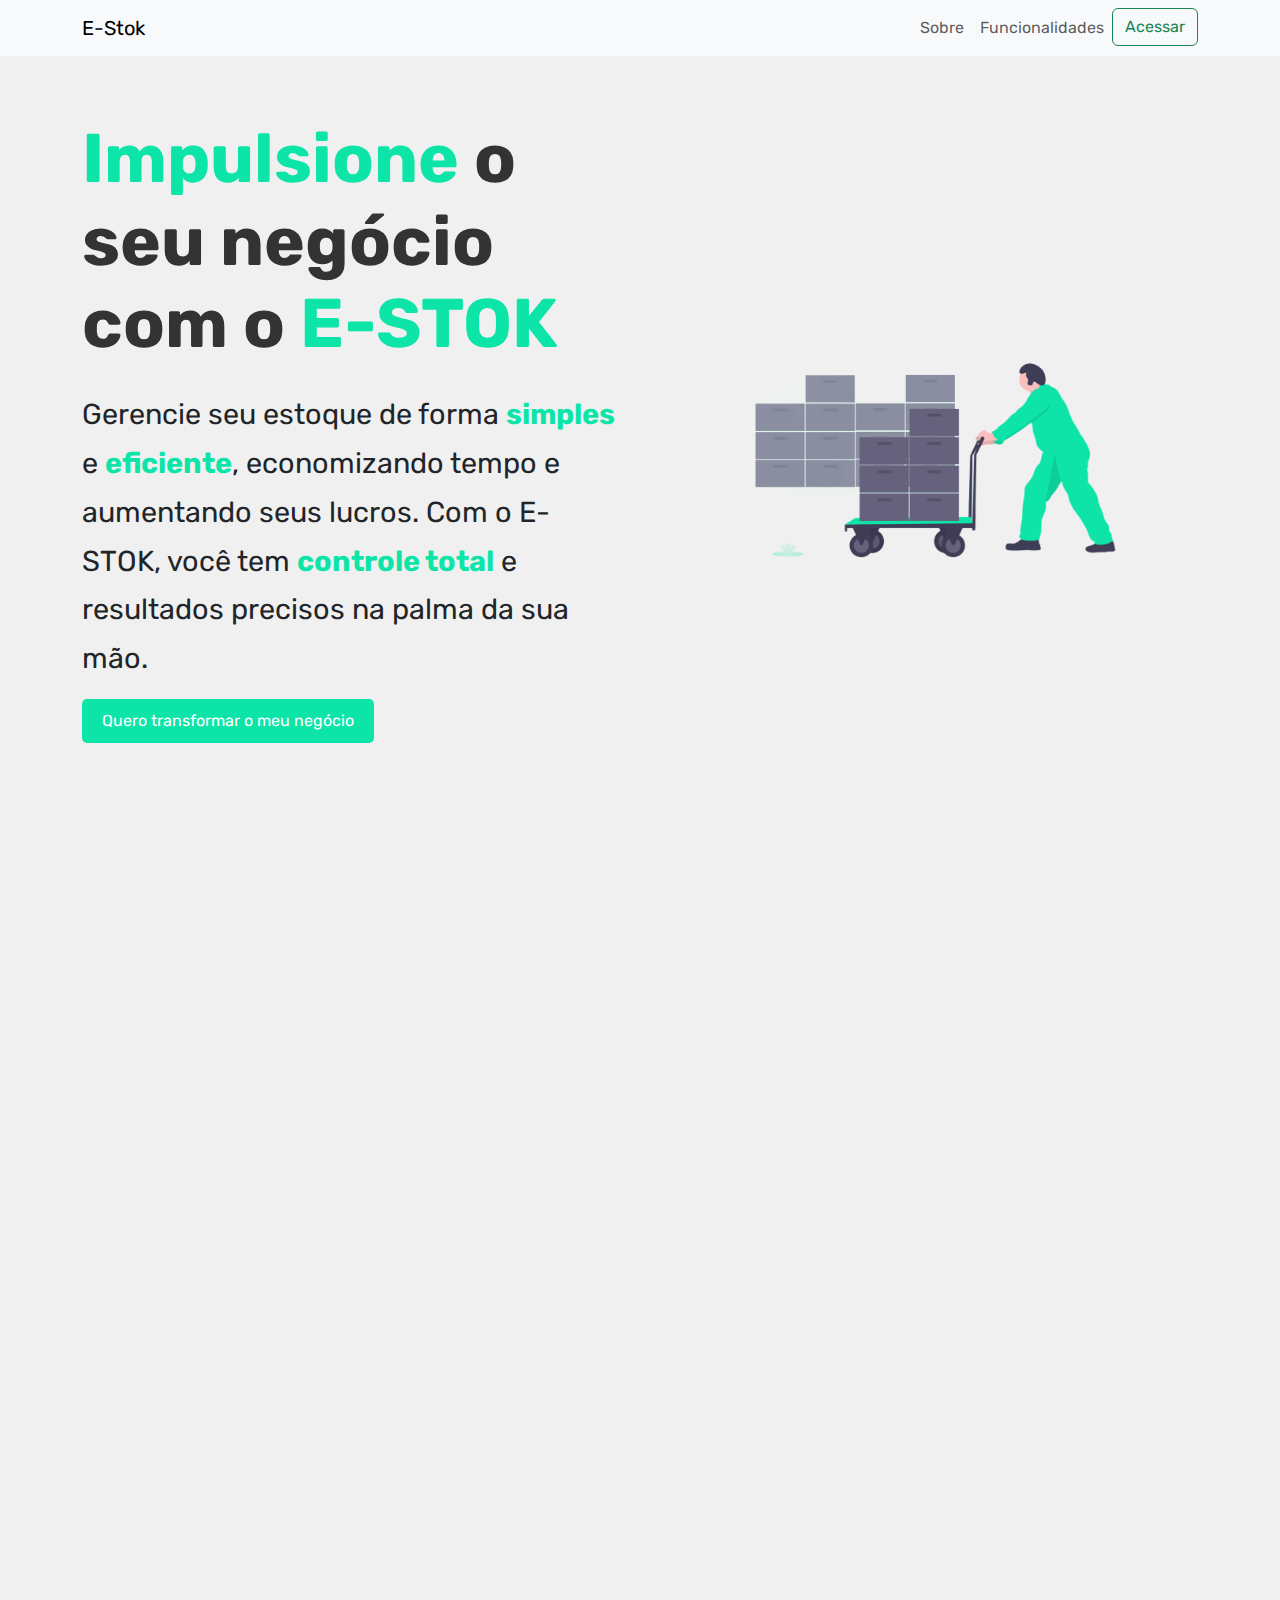
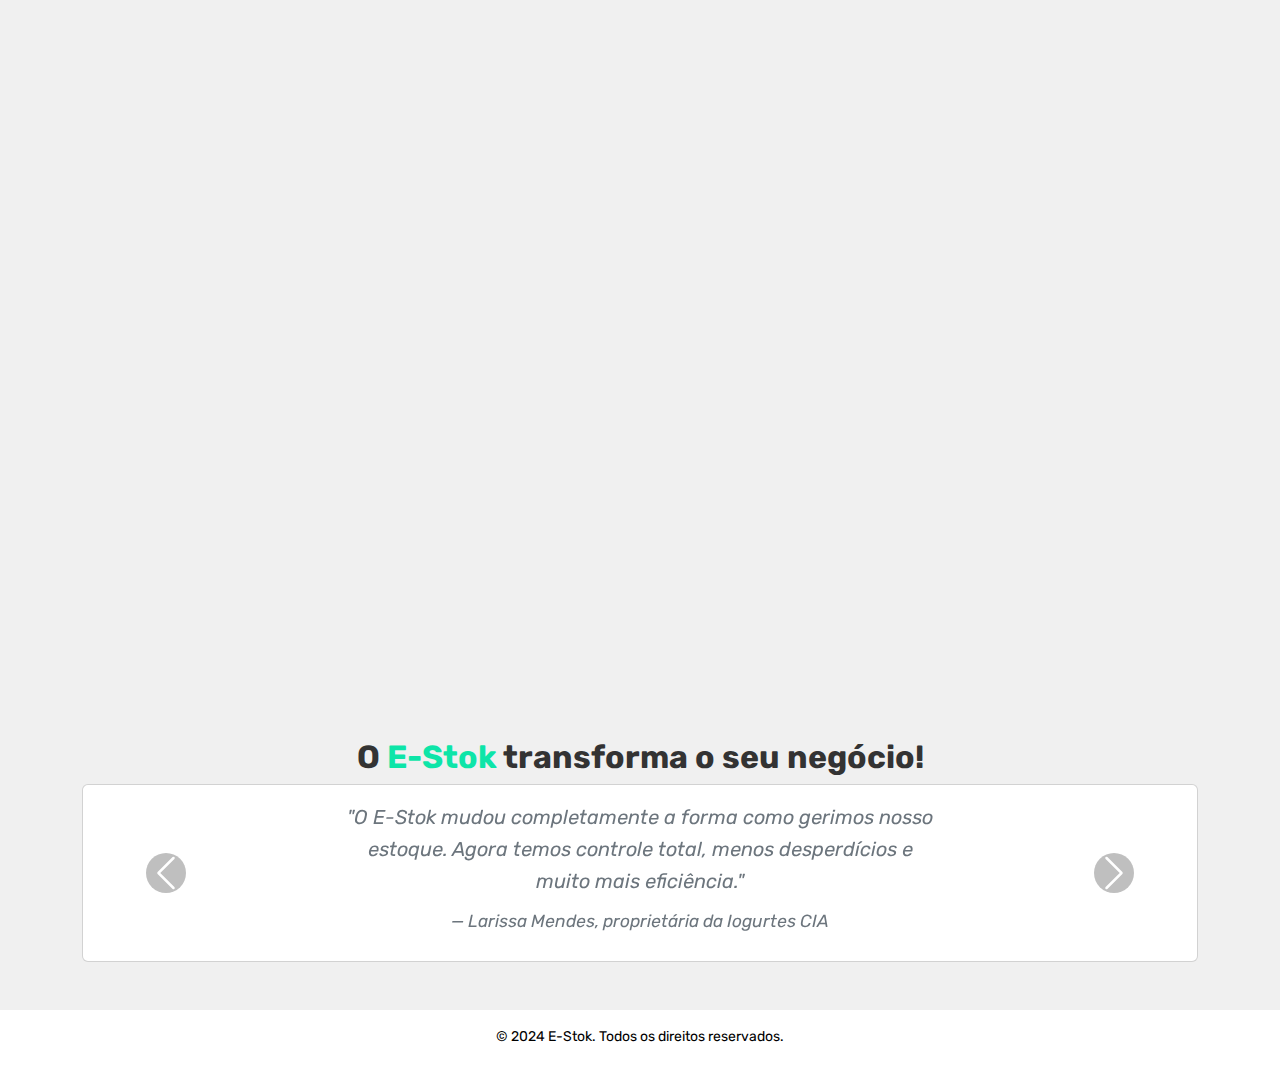
==== commit 4f22d9cb: "icon pagina" ====
--- a/index.html
+++ b/index.html
@@ -7,8 +7,8 @@
   <link href="https://cdn.jsdelivr.net/npm/bootstrap@5.3.0-alpha3/dist/css/bootstrap.min.css" rel="stylesheet">
   <link rel="stylesheet" href="styles/estilo.css">
   <link href="https://fonts.googleapis.com/css2?family=Rubik:wght@400;500;700&display=swap" rel="stylesheet">
-  <link rel="icon" type="image/png" href="img/Untitled_design-removebg-preview.png">
-  <script src="recursos/javascript/animacao.js"></script>
+  <link rel="icon" type="image/png" href="recursos/img/Untitled_design-removebg-preview.png">
+  <script src="javascript/animacao.js"></script>
   <link>
 
 </head>
--- a/styles/estilo.css
+++ b/styles/estilo.css
@@ -172,6 +172,10 @@
     font-size: 1.8rem;
     line-height: 1.7;
   }
+  .paragrafo{
+    font-size: 1.5rem;
+    line-height: 1.5;
+  }
 
   .funcionalidades .titulo-funcionalidades {
     font-size: 2.5rem;
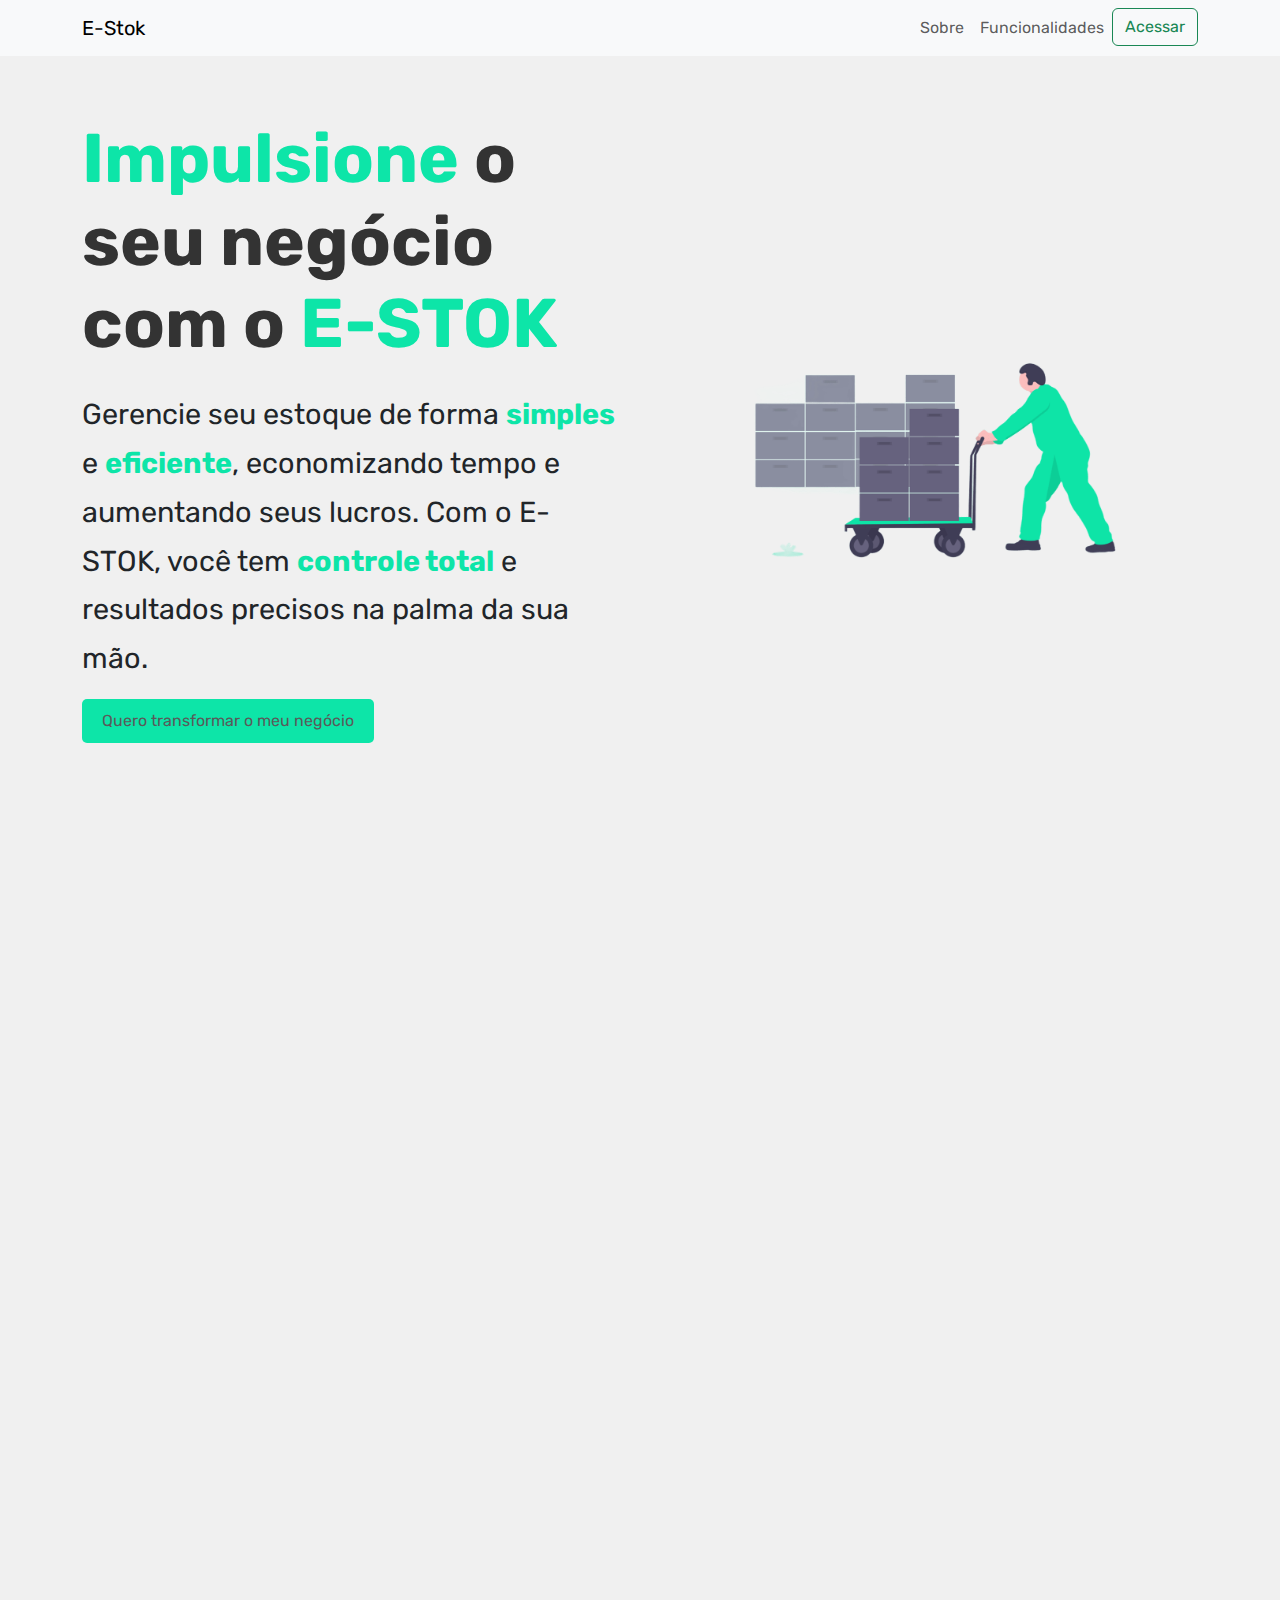
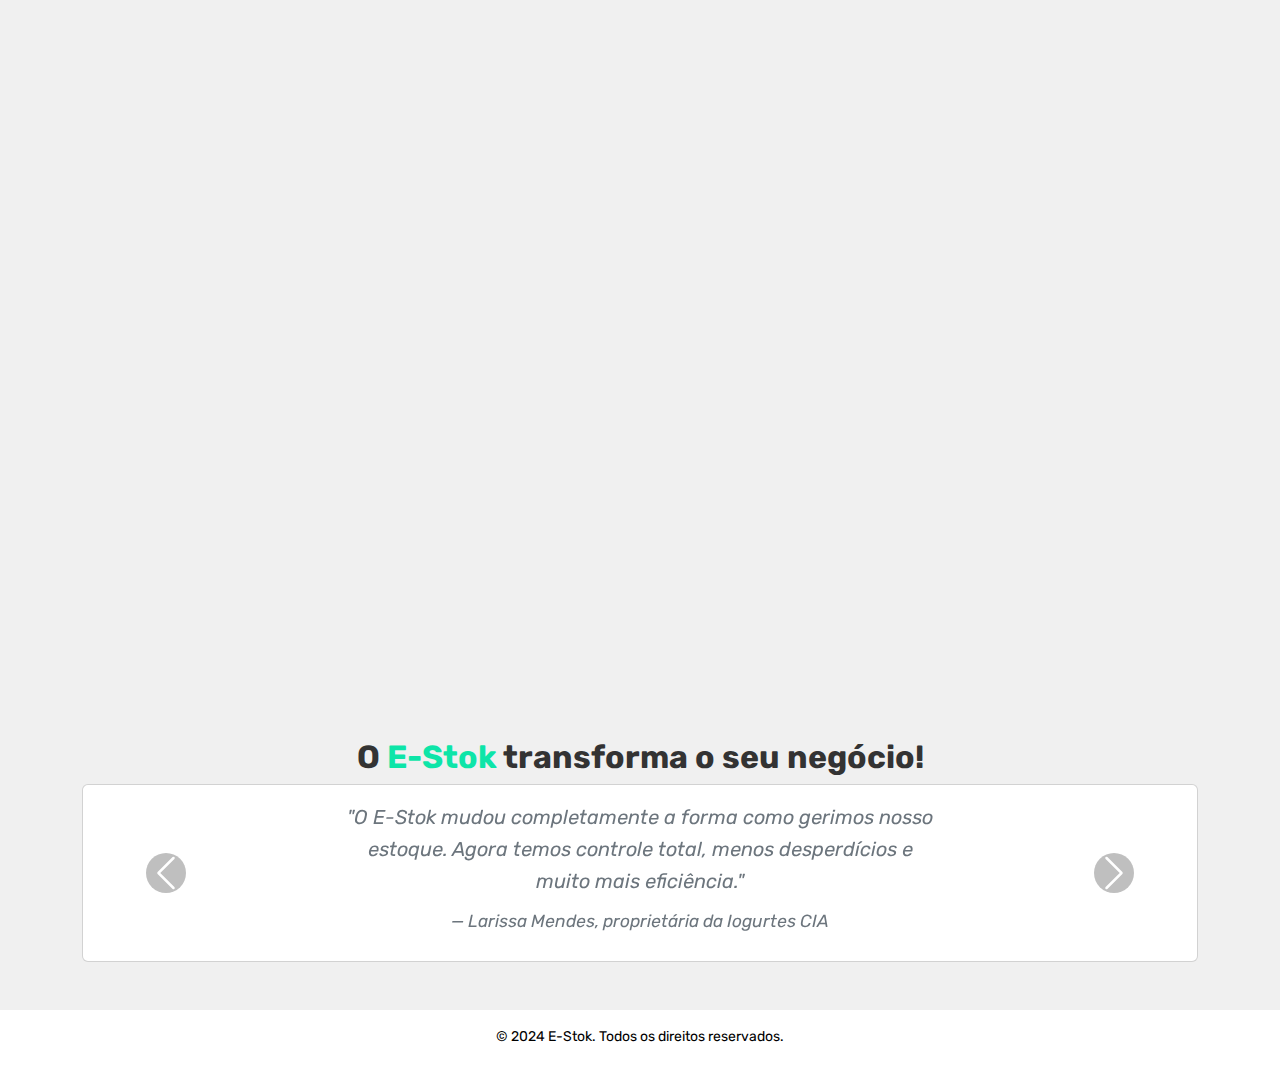
==== commit 5a84df3a: "renomeando imagens e excluindo desnecessarias" ====
--- a/index.html
+++ b/index.html
@@ -45,7 +45,7 @@
       </div>
       <!-- Imagem -->
       <div class="col-md-6">
-        <img src="recursos/img/undraw_logistics_x4dc(1).png" alt="Imagem de negócio" class="img-fluid rounded">
+        <img src="recursos/img/imagem-inicial.png" alt="Imagem de negócio" class="img-fluid rounded">
       </div>
     </div>
   </div>
@@ -63,7 +63,7 @@
       </div>
       <!-- Imagem à Direita -->
       <div class="col-md-6">
-        <img src="recursos/img/Untitled_design-removebg-preview.png" alt="Logo" class="img-fluid rounded">
+        <img src="recursos/img/logo-estok.png" alt="Logo" class="img-fluid rounded">
       </div>
     </div>
   </div>
@@ -79,7 +79,7 @@
               <div class="row gx-4 gy-4">
                   <div class="col-12 col-md-6">
                       <div class="card funcionalidade p-4 text-center">
-                          <img src="recursos/img/qr-code(1).png" class="img-icone mb-3">
+                          <img src="recursos/img/qr-code.png" class="img-icone mb-3">
                           <h5>Leitura e Integração por QRCode</h5>
                           <p class="text-muted">Otimize processos com leitura rápida e precisa de produtos utilizando QRCode.</p>
                       </div>  <!-- text muted para deixar mais claro a letra -->
@@ -101,7 +101,7 @@
                   </div>
                   <div class="col-12 col-md-6">
                       <div class="card funcionalidade p-4 text-center">
-                          <img src="recursos/img/nutrition (1).png" alt="Ícone Relatórios Automatizados" class="img-icone mb-3">
+                          <img src="recursos/img/nutricao.png" alt="Ícone Relatórios Automatizados" class="img-icone mb-3">
                           <h5>Insights Nutricionais da Despensa</h5>
                           <p class="text-muted">Permita que seus clientes tenham acesso fácil às informações nutricionais dos produtos armazenados em suas despensas.</p>
 
--- a/styles/estilo.css
+++ b/styles/estilo.css
@@ -99,9 +99,9 @@
 }
 
 /* Botão geral */
-.botao, .btn-form, .btn-editar {
+.botao, .btn-form {
   background-color: #0de5a8;
-  color: white;
+  color: #595b5a;
   border: none;
   padding: 10px 20px;
   border-radius: 5px;
@@ -175,6 +175,7 @@
   .paragrafo{
     font-size: 1.5rem;
     line-height: 1.5;
+    font-family: 'Rubik', sans-serif;
   }
 
   .funcionalidades .titulo-funcionalidades {
